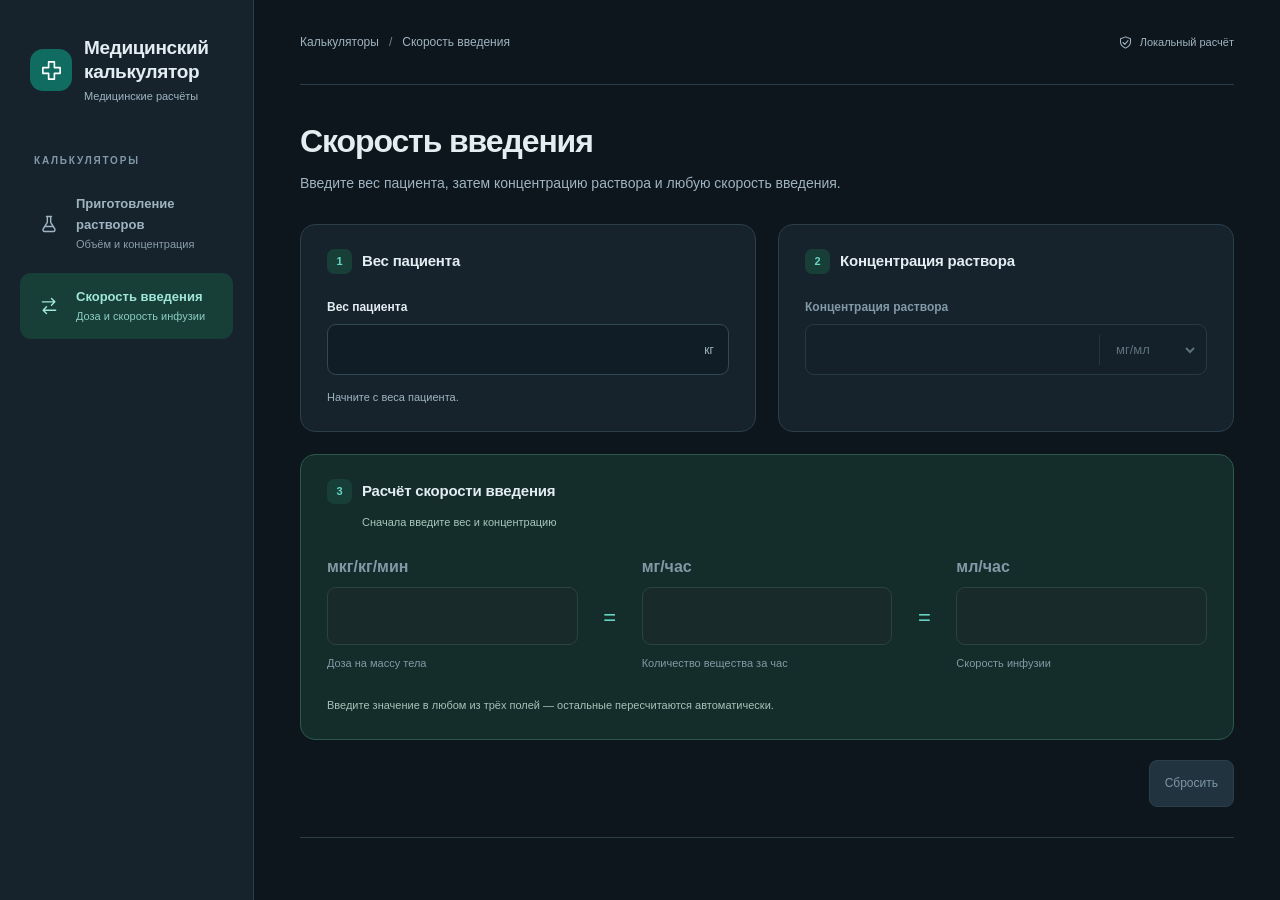
==== infusion-rate.html @ bf87d004 "Add matching bottom dividers to both calculator pages" ====
<!DOCTYPE html>
<html lang="ru">
<head>
  <meta charset="UTF-8">
  <meta name="viewport" content="width=device-width, initial-scale=1">
  <meta name="color-scheme" content="dark">
  <meta name="theme-color" content="#0d151d">
  <meta name="description" content="Расчёт скорости введения с концентрацией в мг/мл, мкг/мл, процентах, ЕД/мл или МЕ/мл. Автоматический пересчёт дозы и мл/час.">
  <title>Скорость введения</title>
  <link rel="icon" href="assets/favicon.svg" type="image/svg+xml">
  <link rel="stylesheet" href="assets/styles.css?v=14">
  <script src="assets/calculations.js?v=12" defer></script>
  <script src="assets/numeric-input.js?v=12" defer></script>
  <script src="assets/solution-transfer.js?v=13" defer></script>
  <script src="assets/infusion.js?v=13" defer></script>
</head>
<body>
  <a class="skip-link" href="#main">К калькулятору</a>
  <div class="app">
    <aside class="sidebar" aria-label="Навигация">
      <a class="brand" href="index.html" aria-label="Медицинский калькулятор — приготовление растворов"><span class="brand-mark"><svg aria-hidden="true" focusable="false" width="23" height="23" viewBox="0 0 24 24" fill="none" stroke="currentColor" stroke-width="1.7" stroke-linecap="round" stroke-linejoin="round"><path d="M9 3h6v6h6v6h-6v6H9v-6H3V9h6z"/></svg></span><span><span class="brand-name">Медицинский калькулятор</span><span class="brand-sub">Медицинские расчёты</span></span></a>
      <p class="nav-label">КАЛЬКУЛЯТОРЫ</p>
      <nav class="navigation" aria-label="Калькуляторы"><a class="nav-link" href="index.html"><span class="nav-icon"><svg aria-hidden="true" focusable="false" width="20" height="20" viewBox="0 0 24 24" fill="none" stroke="currentColor" stroke-width="1.7" stroke-linecap="round" stroke-linejoin="round"><path d="M9 3h6m-5 0v7l-5 8a2 2 0 0 0 1.7 3h10.6a2 2 0 0 0 1.7-3l-5-8V3M8 15h8"/></svg></span><span class="nav-text">Приготовление<br>растворов<small>Объём и концентрация</small></span></a><span class="nav-link" aria-current="page"><span class="nav-icon"><svg aria-hidden="true" focusable="false" width="20" height="20" viewBox="0 0 24 24" fill="none" stroke="currentColor" stroke-width="1.7" stroke-linecap="round" stroke-linejoin="round"><path d="M4 7h15m-4-4 4 4-4 4M20 17H5m4-4-4 4 4 4"/></svg></span><span class="nav-text">Скорость введения<small>Доза и скорость инфузии</small></span></span></nav>
    </aside>
    <div class="workspace">
      <header class="topbar"><div class="topbar-label">Калькуляторы<span>/</span>Скорость введения</div><div class="topbar-badge"><svg aria-hidden="true" focusable="false" width="15" height="15" viewBox="0 0 24 24" fill="none" stroke="currentColor" stroke-width="1.7" stroke-linecap="round" stroke-linejoin="round"><path d="m12 3 8 3v5c0 5-4 8-8 10-4-2-8-5-8-10V6l8-3Z"/><path d="m8 12 3 3 5-6"/></svg> Локальный расчёт</div></header>
      <main id="main">
        <h1>Скорость введения</h1>
        <p class="intro">Введите вес пациента, затем концентрацию раствора и любую скорость введения.</p>
        <noscript><p>Для работы калькулятора включите JavaScript в браузере.</p></noscript>
        <form id="infusion-form" class="unified-form" autocomplete="off" novalidate>
          <div class="patient-solution-grid">
            <section class="stage-card" aria-labelledby="weight-heading">
              <div class="stage-heading"><span class="stage-number">1</span><h2 id="weight-heading">Вес пациента</h2></div>
              <div class="field">
      <label for="weight">Вес пациента</label>
      <div class="input-group"><input id="weight" name="weight" type="text" inputmode="decimal" pattern="[0-9]*[.,]?[0-9]*" maxlength="40" aria-describedby="weight-error weight-unit" spellcheck="false" autocapitalize="off"><span class="input-unit" id="weight-unit">кг</span></div>
      <p class="field-error" id="weight-error" hidden></p>
    </div>
              <p class="stage-note">Начните с веса пациента.</p>
            </section>
            <section class="stage-card" aria-labelledby="concentration-heading">
              <div class="stage-heading"><span class="stage-number">2</span><h2 id="concentration-heading">Концентрация раствора</h2></div>
              <fieldset id="concentration-block" class="stage-fields" disabled>
                <legend class="sr-only">Концентрация раствора</legend>
                <div class="field">
                  <label for="concentration">Концентрация раствора</label>
                  <div class="input-group"><input id="concentration" name="concentration" type="text" inputmode="decimal" pattern="[0-9]*[.,]?[0-9]*" maxlength="40" aria-describedby="concentration-error" spellcheck="false" autocapitalize="off"><select id="concentration-unit" name="concentrationUnit" aria-label="Единица: концентрация раствора"><option value="mg">мг/мл</option><option value="mcg">мкг/мл</option><option value="percent">%</option><option value="unit">ЕД/мл</option><option value="iu">МЕ/мл</option></select></div>
                  <p class="field-error" id="concentration-error" hidden></p>
                </div>
              </fieldset>
            </section>
          </div>
          <section class="stage-card rate-card" aria-labelledby="rates-heading">
            <div class="stage-heading"><span class="stage-number">3</span><h2 id="rates-heading">Расчёт скорости введения</h2></div>
            <p class="stage-note rate-status" id="rate-status">Сначала введите вес и концентрацию</p>
            <fieldset id="rate-block" class="stage-fields" disabled aria-describedby="rate-status rate-note">
              <legend class="sr-only">Расчёт скорости введения</legend>
              <div class="rate-fields" id="rate-fields">
                <div class="field" id="rate-weight-field">
      <label for="rate-weight">мкг/кг/мин</label>
      <div class="input-group"><input id="rate-weight" name="rate-weight" type="text" inputmode="decimal" pattern="[0-9]*[.,]?[0-9]*" maxlength="40" aria-describedby="rate-weight-error rate-weight-hint" spellcheck="false" autocapitalize="off"></div>
      <p class="field-hint" id="rate-weight-hint">Доза на массу тела</p><p class="field-error" id="rate-weight-error" hidden></p>
    </div>
                <span class="field-equals" id="rate-weight-equals" aria-hidden="true">=</span>
                <div class="field">
      <label for="rate-hourly" id="rate-hourly-label">мг/час</label>
      <div class="input-group"><input id="rate-hourly" name="rate-hourly" type="text" inputmode="decimal" pattern="[0-9]*[.,]?[0-9]*" maxlength="40" aria-describedby="rate-hourly-error rate-hourly-hint" spellcheck="false" autocapitalize="off"></div>
      <p class="field-hint" id="rate-hourly-hint">Количество вещества за час</p><p class="field-error" id="rate-hourly-error" hidden></p>
    </div>
                <span class="field-equals" aria-hidden="true">=</span>
                <div class="field">
      <label for="rate-ml">мл/час</label>
      <div class="input-group"><input id="rate-ml" name="rate-ml" type="text" inputmode="decimal" pattern="[0-9]*[.,]?[0-9]*" maxlength="40" aria-describedby="rate-ml-error rate-ml-hint" spellcheck="false" autocapitalize="off"></div>
      <p class="field-hint" id="rate-ml-hint">Скорость инфузии</p><p class="field-error" id="rate-ml-error" hidden></p>
    </div>
              </div>
            </fieldset>
            <p class="rate-note" id="rate-note">Введите значение в любом из трёх полей — остальные пересчитаются автоматически.</p>
          </section>
          <div class="unified-actions">
            <button type="reset" class="button-secondary" id="reset-form" disabled>Сбросить</button>
          </div>
        </form>
        <p class="sr-only" id="result-status" role="status" aria-live="polite" aria-atomic="true"></p>
      </main>
    </div>
  </div>
</body>
</html>
---- assets/styles.css ----
:root {
  color-scheme: dark;
  --ink: #e3edf2;
  --muted: #9fb4c0;
  --teal: #65d6c2;
  --teal-dark: #a0e7d9;
  --primary: #106c61;
  --line: #2b3e49;
  --background: #0d151d;
  --surface: #16232d;
  --danger: #ff9598;
  font-family: -apple-system, BlinkMacSystemFont, "Segoe UI", Roboto, Arial, sans-serif;
  font-size: 16px;
  font-synthesis: none;
  -webkit-text-size-adjust: 100%;
}
* { box-sizing: border-box; }
body { margin: 0; color: var(--ink); background: var(--background); line-height: 1.5; }
button, input, select { font: inherit; }
button, a, input, select { -webkit-tap-highlight-color: transparent; }
button, a { touch-action: manipulation; }
button { cursor: pointer; }
a { color: var(--teal); text-decoration: none; }
button:focus-visible, a:focus-visible { outline: 3px solid #79d9e4; outline-offset: 4px; }
button:disabled { cursor: default; }
svg { flex-shrink: 0; }
[hidden] { display: none !important; }
.skip-link { position: fixed; top: -80px; left: 16px; z-index: 5; padding: 12px; background: var(--surface); border: 2px solid var(--teal); border-radius: 8px; }
.skip-link:focus { top: 12px; }
.app { display: grid; grid-template-columns: 254px minmax(0, 1fr); min-height: 100vh; min-height: 100dvh; }
.sidebar { position: sticky; top: 0; height: 100vh; height: 100dvh; display: flex; flex-direction: column; background: var(--surface); border-right: 1px solid var(--line); padding: 36px 20px 24px; }
.brand { display: inline-flex; gap: 12px; align-items: center; padding-left: 10px; color: var(--ink); }
.brand-mark { display: grid; place-items: center; flex-shrink: 0; width: 42px; height: 42px; border-radius: 13px; color: white; background: var(--primary); }
.brand > span:last-child { min-width: 0; }
.brand-name { display: block; font-weight: 750; font-size: 19px; letter-spacing: -.35px; line-height: 1.25; }
.brand-sub { display: block; color: var(--muted); font-size: 11px; margin-top: 4px; }
.nav-label { font-size: 10px; font-weight: 700; letter-spacing: 1.8px; color: #8299a7; margin: 49px 14px 14px; }
.navigation { display: grid; gap: 8px; }
.nav-link { min-height: 66px; padding: 12px; border-radius: 11px; display: flex; align-items: center; gap: 11px; color: var(--muted); transition: background .16s, color .16s; }
a.nav-link:hover { background: #1b2b35; color: var(--ink); }
.nav-link[aria-current] { background: #183e38; color: var(--teal-dark); }
.nav-icon { width: 33px; height: 36px; display: grid; place-items: center; }
.nav-text { font-size: 13px; line-height: 1.6; font-weight: 600; }
.nav-text small { display: block; font-size: 11px; font-weight: 400; opacity: .85; }
.workspace { min-width: 0; padding: 0 46px; }
.topbar { max-width: 1160px; margin: auto; min-height: 85px; display: flex; align-items: center; justify-content: space-between; border-bottom: 1px solid var(--line); gap: 16px; }
.topbar-label { font-size: 12px; color: var(--muted); }
.topbar-label span { margin: 0 10px; color: #6b8796; }
.topbar-badge { display: flex; align-items: center; gap: 7px; color: var(--muted); font-size: 11px; }
main { max-width: 1160px; margin: 0 auto 30px; padding: 37px 0 30px; border-bottom: 1px solid var(--line); }
h1 { font-size: clamp(26px, 2.5vw, 35px); line-height: 1.2; font-weight: 720; letter-spacing: -1.1px; margin: 0; }
.intro { color: var(--muted); font-size: 14px; max-width: 650px; margin: 12px 0 28px; line-height: 1.7; }
.calculator-grid { display: grid; grid-template-columns: minmax(0, 1.4fr) minmax(290px, 1fr); gap: 24px; align-items: start; }
h2 { font-size: 16px; font-weight: 650; margin: 0; letter-spacing: -.2px; }
.field { min-width: 0; }
.field label { display: block; font-size: 12px; font-weight: 600; margin-bottom: 8px; }
.input-group { display: flex; align-items: center; background: #111d26; border: 1px solid #324854; border-radius: 9px; min-height: 50px; transition: border-color .15s, box-shadow .15s; overflow: hidden; }
.input-group:focus-within { border-color: var(--teal); box-shadow: 0 0 0 3px #65d6c21a; background: var(--surface); }
.input-group:has([aria-invalid="true"]) { border-color: var(--danger); }
input { width: 100%; min-width: 0; padding: 11px 14px; border: 0; outline: none; background: transparent; color: var(--ink); font-size: 18px; font-variant-numeric: tabular-nums; }
select { color: var(--ink); max-width: 144px; flex-shrink: 0; border: 0; border-left: 1px solid var(--line); outline: none; background: transparent; min-height: 30px; padding: 0 26px 0 12px; margin-right: 8px; font-size: 13px; cursor: pointer; }
select option { background: var(--surface); color: var(--ink); }
select:focus-visible { outline: 2px solid var(--teal); outline-offset: -2px; }
.input-unit { flex-shrink: 0; padding: 0 14px; font-size: 12px; color: var(--muted); white-space: nowrap; }
.field-hint { color: var(--muted); font-size: 11px; margin: 6px 0 0; }
.field-error { font-size: 11px; color: var(--danger); margin: 6px 0 0; }
.button-secondary { min-height: 47px; padding: 11px 15px; border: 1px solid var(--line); background: var(--surface); border-radius: 8px; color: var(--muted); font-size: 12px; }
.button-secondary:hover { background: #21333f; }
.result-panel { border-radius: 16px; border: 1px solid #2c594e; background: #152d2a; overflow: hidden; }
.result-top { padding: 23px 24px 0; display: flex; align-items: center; justify-content: space-between; }
.result-top h2 { font-size: 13px; color: var(--teal-dark); }
.result-symbol { color: var(--teal); display: grid; place-items: center; height: 30px; width: 30px; border-radius: 50%; background: #21463d; }
.result-main { padding: 23px 24px; min-height: 159px; }
.result-value { display: block; font-size: clamp(32px, 3.3vw, 46px); letter-spacing: -1.6px; line-height: 1.2; color: var(--teal-dark); font-weight: 650; overflow-wrap: anywhere; font-variant-numeric: tabular-nums; }
.result-value.is-long { font-size: 29px; }
.result-unit { display: block; font-size: 14px; color: var(--teal); margin: 8px 0 0; }
.result-label { color: #99bdb1; font-size: 11px; margin: 12px 0 0; }
.result-empty { color: #a2c2b8; font-size: 13px; margin: 17px 0 0; line-height: 1.7; }
.result-error { color: var(--danger); font-size: 13px; margin: 0; line-height: 1.7; }
.solution-transfer { display: flex; align-items: center; justify-content: center; gap: 12px; min-height: 54px; padding: 14px 16px; margin-top: 16px; border: 1px solid #397d6f; border-radius: 12px; background: #164c42; color: var(--teal-dark); font-size: 13px; font-weight: 600; text-align: center; }
.solution-transfer span { min-width: 0; overflow-wrap: anywhere; }
.solution-transfer[href]:hover { background: #1c5b4f; border-color: var(--teal); }
.solution-transfer[aria-disabled="true"] { background: var(--surface); border-color: var(--line); color: var(--muted); cursor: not-allowed; opacity: .6; }
.sr-only { position: absolute; width: 1px; height: 1px; padding: 0; margin: -1px; overflow: hidden; clip: rect(0,0,0,0); white-space: nowrap; border: 0; }
@media (min-width: 1600px) { .workspace { padding: 0 65px; } main { padding-top: 50px; } }
@media (max-width: 1190px) { .app { grid-template-columns: 224px minmax(0,1fr); } .workspace { padding: 0 28px; } .sidebar { padding-left: 13px; padding-right: 13px; } .calculator-grid { gap: 18px; grid-template-columns: minmax(0,1.2fr) minmax(270px,1fr); }   }
@media (max-width: 980px) {
  .app { grid-template-columns: 1fr; }
  .sidebar { position: static; height: auto; padding: 20px 28px 15px; border-right: 0; border-bottom: 1px solid var(--line); }
  .brand { padding-left: 0; }
  .brand-mark { width: 35px; height: 35px; border-radius: 10px; }
  .brand-sub { font-size: 10px; }
  .nav-label { display: none; }
  .navigation { grid-template-columns: repeat(2,minmax(0,1fr)); gap: 8px; margin-top: 19px; }
  .nav-link { min-height: 58px; padding: 9px 11px; border: 1px solid var(--line); }
  .nav-link[aria-current] { border-color: #37665b; }
  .nav-icon { width: 24px; }
  .nav-text { font-size: 12px; }
  .nav-text small { font-size: 10px; }
  .topbar { min-height: 58px; }
  main { padding-top: 29px; }
  .calculator-grid { grid-template-columns: minmax(0,1.3fr) minmax(265px,1fr); gap: 20px; }
  h1 { font-size: 30px; }
}
@media (max-width: 660px) {
  .sidebar { padding: 17px 18px 13px; }
  .navigation { grid-template-columns: repeat(2,minmax(0,1fr)); gap: 6px; margin-top: 17px; }
  .nav-link { gap: 8px; padding: 9px 8px; min-height: 62px; }
  .nav-icon { height: 20px; }
  .nav-icon svg { width: 18px; height: 18px; }
  .nav-text { font-size: 11px; line-height: 1.6; }
  .nav-text small { display: none; }
  .workspace { padding: 0 18px; }
  .topbar { min-height: 48px; }
  .topbar-label { font-size: 10px; }
  .topbar-badge { font-size: 9px; gap: 5px; }
  .topbar-badge svg { width: 12px; }
  main { padding-top: 24px; }
  h1 { font-size: 27px; letter-spacing: -.8px; }
  .intro { font-size: 13px; margin: 12px 0 22px; }
  .calculator-grid { grid-template-columns: minmax(0,1fr); gap: 18px; }
  .result-value { font-size: 42px; }
  .result-main { min-height: 137px; padding-top: 18px; padding-bottom: 20px; }
}
.unified-form { margin-top: 8px; }
.patient-solution-grid { display: grid; grid-template-columns: repeat(2,minmax(0,1fr)); gap: 22px; align-items: stretch; }
.stage-card { min-width: 0; padding: 24px 26px; background: var(--surface); border: 1px solid var(--line); border-radius: 15px; }
.stage-heading { display: flex; align-items: center; gap: 10px; margin-bottom: 24px; }
.stage-heading h2 { font-size: 15px; }
.stage-number { display: grid; place-items: center; flex-shrink: 0; width: 25px; height: 25px; border-radius: 7px; background: #183e38; color: var(--teal); font-size: 11px; font-weight: 700; }
.stage-fields { border: 0; padding: 0; margin: 0; min-width: 0; }
.field-equals { display: block; color: var(--teal); text-align: center; font-size: 22px; line-height: 1; padding-top: 42px; user-select: none; }
.stage-note { font-size: 11px; color: var(--muted); margin: 14px 0 0; line-height: 1.6; }
input:disabled, select:disabled { cursor: not-allowed; color: #7d94a1; }
.stage-fields:disabled .input-group { background: #14202a; border-color: #273944; }
.stage-fields:disabled label, .stage-fields:disabled .input-unit, .stage-fields:disabled .field-hint { color: #8299a7; }
.rate-card { margin-top: 22px; background: #152d2a; border-color: #2c594e; }
.rate-card .stage-heading { margin-bottom: 0; }
.rate-status { margin: 10px 0 24px 35px; color: #a7c7bb; }
.rate-fields { display: grid; grid-template-columns: minmax(0,1fr) 20px minmax(0,1fr) 20px minmax(0,1fr); gap: 22px; align-items: start; }
.rate-fields-activity { grid-template-columns: minmax(0,1fr) 20px minmax(0,1fr); }
.rate-fields .field-equals { padding-top: 52px; }
.rate-fields label { color: var(--teal-dark); font-size: 16px; }
.rate-fields .input-group { min-height: 58px; background: var(--surface); border-color: #365b51; }
.rate-fields input { font-size: 20px; padding: 13px 14px; }
.rate-fields .field-hint { margin-top: 10px; }
.rate-card .stage-fields:disabled .input-group { background: #182b2a; border-color: #29443e; }
.rate-note { font-size: 11px; color: #a4c3b8; margin: 24px 0 0; line-height: 1.7; }
.unified-actions { display: flex; justify-content: flex-end; margin-top: 20px; }
.unified-actions .button-secondary:disabled { color: #7f96a3; background: #21333f; }
.solutions-stack { display: grid; gap: 18px; min-width: 0; }
.solution-fields { display: grid; grid-template-columns: repeat(2,minmax(0,1fr)); gap: 16px; align-items: start; }
.solution-fields-linked { grid-template-columns: minmax(0,1fr) 20px minmax(0,1fr); gap: 12px; }
.solution-actions { display: flex; }
@media (max-width: 1190px) { .patient-solution-grid { gap: 18px; } .stage-card { padding: 22px; } .rate-fields { gap: 16px; } }
@media (max-width: 1190px) { .solution-fields { grid-template-columns: 1fr; } .solution-fields-linked .field-equals { padding-top: 0; } }
@media (max-width: 660px) {
  .solution-fields { gap: 18px; }
  .solution-fields-linked { gap: 12px; }
  .patient-solution-grid { grid-template-columns: 1fr; gap: 16px; }
  .stage-card { padding: 20px; }
  .stage-heading { margin-bottom: 20px; }
  .stage-heading h2 { font-size: 14px; }
  .field-equals, .rate-fields .field-equals { padding-top: 0; }
  .rate-card { margin-top: 16px; }
  .rate-fields { grid-template-columns: 1fr; gap: 12px; }
  .rate-fields .input-group { min-height: 54px; }
  .rate-status { margin-left: 0; }
  .unified-actions { justify-content: flex-start; }
}
@media (prefers-reduced-motion: reduce) { *, *::before, *::after { transition: none !important; } }
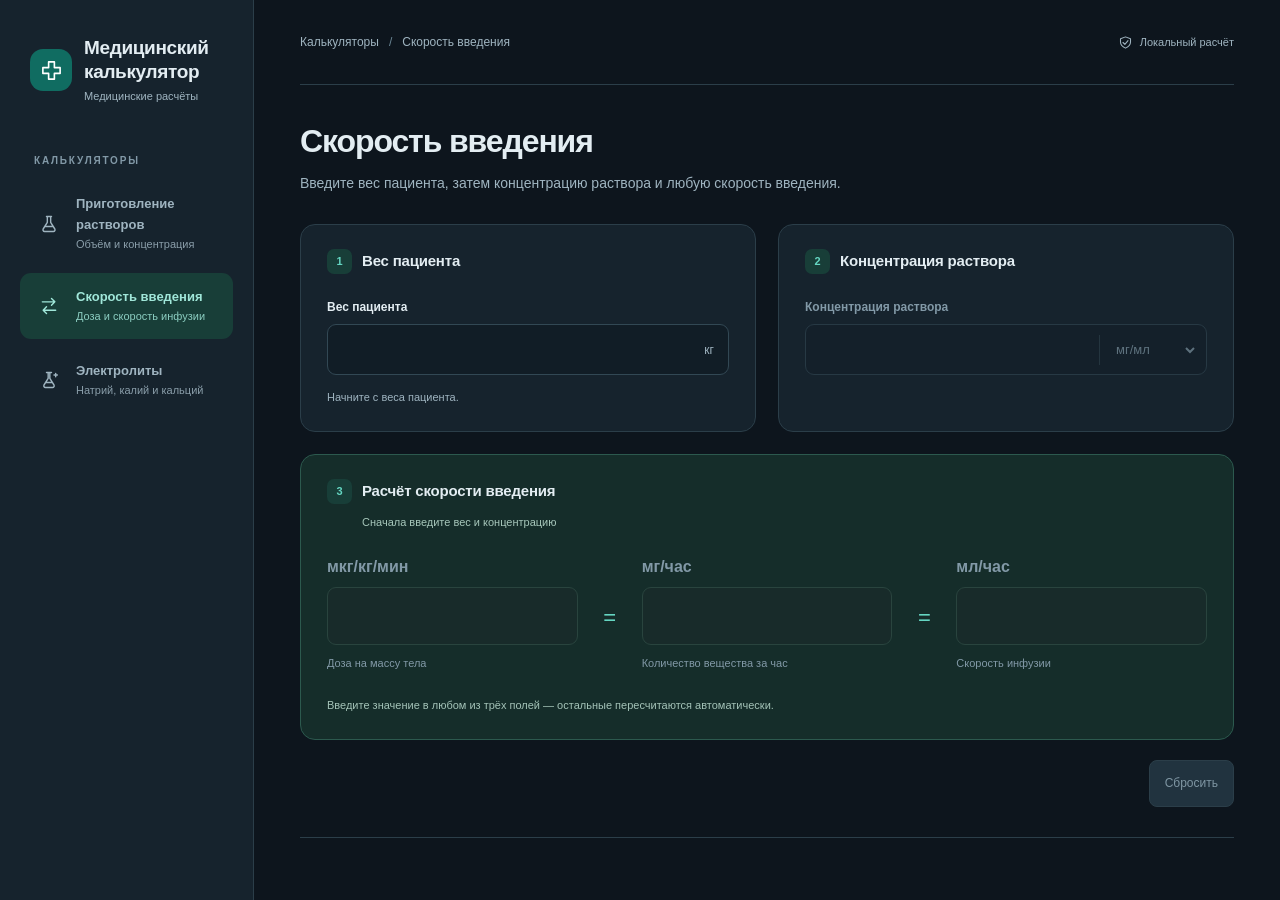
==== commit 882bc5ad: "Add electrolyte page with sodium balance model and potassium/calcium dose converters" ====
--- a/infusion-rate.html
+++ b/infusion-rate.html
@@ -8,7 +8,7 @@
   <meta name="description" content="Расчёт скорости введения с концентрацией в мг/мл, мкг/мл, процентах, ЕД/мл или МЕ/мл. Автоматический пересчёт дозы и мл/час.">
   <title>Скорость введения</title>
   <link rel="icon" href="assets/favicon.svg" type="image/svg+xml">
-  <link rel="stylesheet" href="assets/styles.css?v=14">
+  <link rel="stylesheet" href="assets/styles.css?v=15">
   <script src="assets/calculations.js?v=12" defer></script>
   <script src="assets/numeric-input.js?v=12" defer></script>
   <script src="assets/solution-transfer.js?v=13" defer></script>
@@ -20,7 +20,7 @@
     <aside class="sidebar" aria-label="Навигация">
       <a class="brand" href="index.html" aria-label="Медицинский калькулятор — приготовление растворов"><span class="brand-mark"><svg aria-hidden="true" focusable="false" width="23" height="23" viewBox="0 0 24 24" fill="none" stroke="currentColor" stroke-width="1.7" stroke-linecap="round" stroke-linejoin="round"><path d="M9 3h6v6h6v6h-6v6H9v-6H3V9h6z"/></svg></span><span><span class="brand-name">Медицинский калькулятор</span><span class="brand-sub">Медицинские расчёты</span></span></a>
       <p class="nav-label">КАЛЬКУЛЯТОРЫ</p>
-      <nav class="navigation" aria-label="Калькуляторы"><a class="nav-link" href="index.html"><span class="nav-icon"><svg aria-hidden="true" focusable="false" width="20" height="20" viewBox="0 0 24 24" fill="none" stroke="currentColor" stroke-width="1.7" stroke-linecap="round" stroke-linejoin="round"><path d="M9 3h6m-5 0v7l-5 8a2 2 0 0 0 1.7 3h10.6a2 2 0 0 0 1.7-3l-5-8V3M8 15h8"/></svg></span><span class="nav-text">Приготовление<br>растворов<small>Объём и концентрация</small></span></a><span class="nav-link" aria-current="page"><span class="nav-icon"><svg aria-hidden="true" focusable="false" width="20" height="20" viewBox="0 0 24 24" fill="none" stroke="currentColor" stroke-width="1.7" stroke-linecap="round" stroke-linejoin="round"><path d="M4 7h15m-4-4 4 4-4 4M20 17H5m4-4-4 4 4 4"/></svg></span><span class="nav-text">Скорость введения<small>Доза и скорость инфузии</small></span></span></nav>
+      <nav class="navigation" aria-label="Калькуляторы"><a class="nav-link" href="index.html"><span class="nav-icon"><svg aria-hidden="true" focusable="false" width="20" height="20" viewBox="0 0 24 24" fill="none" stroke="currentColor" stroke-width="1.7" stroke-linecap="round" stroke-linejoin="round"><path d="M9 3h6m-5 0v7l-5 8a2 2 0 0 0 1.7 3h10.6a2 2 0 0 0 1.7-3l-5-8V3M8 15h8"/></svg></span><span class="nav-text">Приготовление<br>растворов<small>Объём и концентрация</small></span></a><span class="nav-link" aria-current="page"><span class="nav-icon"><svg aria-hidden="true" focusable="false" width="20" height="20" viewBox="0 0 24 24" fill="none" stroke="currentColor" stroke-width="1.7" stroke-linecap="round" stroke-linejoin="round"><path d="M4 7h15m-4-4 4 4-4 4M20 17H5m4-4-4 4 4 4"/></svg></span><span class="nav-text">Скорость введения<small>Доза и скорость инфузии</small></span></span><a class="nav-link nav-link-electrolytes" href="electrolytes.html"><span class="nav-icon"><svg aria-hidden="true" focusable="false" width="20" height="20" viewBox="0 0 24 24" fill="none" stroke="currentColor" stroke-width="1.7" stroke-linecap="round" stroke-linejoin="round"><path d="M9 3h6m-4 0v7l-5 8a2 2 0 0 0 1.7 3h8.6a2 2 0 0 0 1.7-3l-5-8V3M9 15h6M18 6h4m-2-2v4"/></svg></span><span class="nav-text">Электролиты<small>Натрий, калий и кальций</small></span></a></nav>
     </aside>
     <div class="workspace">
       <header class="topbar"><div class="topbar-label">Калькуляторы<span>/</span>Скорость введения</div><div class="topbar-badge"><svg aria-hidden="true" focusable="false" width="15" height="15" viewBox="0 0 24 24" fill="none" stroke="currentColor" stroke-width="1.7" stroke-linecap="round" stroke-linejoin="round"><path d="m12 3 8 3v5c0 5-4 8-8 10-4-2-8-5-8-10V6l8-3Z"/><path d="m8 12 3 3 5-6"/></svg> Локальный расчёт</div></header>
--- a/assets/styles.css
+++ b/assets/styles.css
@@ -92,6 +92,7 @@
   .brand-sub { font-size: 10px; }
   .nav-label { display: none; }
   .navigation { grid-template-columns: repeat(2,minmax(0,1fr)); gap: 8px; margin-top: 19px; }
+  .nav-link-electrolytes { grid-column: 1 / -1; }
   .nav-link { min-height: 58px; padding: 9px 11px; border: 1px solid var(--line); }
   .nav-link[aria-current] { border-color: #37665b; }
   .nav-icon { width: 24px; }
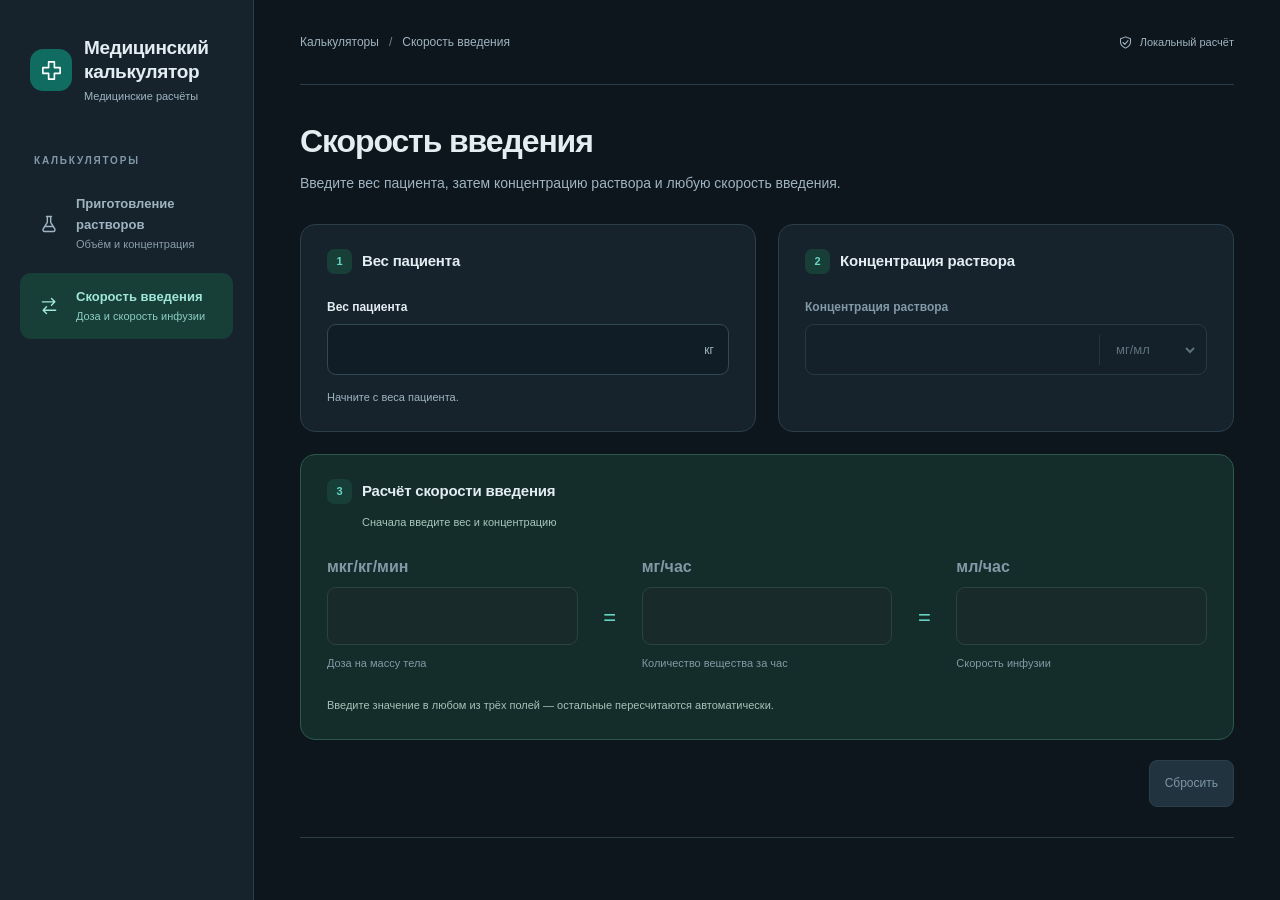
==== commit 485a9335: "Revert electrolyte calculators for later development This reverts commit 882bc5ad1825d4fbfbde18ea9ba" ====
--- a/infusion-rate.html
+++ b/infusion-rate.html
@@ -8,7 +8,7 @@
   <meta name="description" content="Расчёт скорости введения с концентрацией в мг/мл, мкг/мл, процентах, ЕД/мл или МЕ/мл. Автоматический пересчёт дозы и мл/час.">
   <title>Скорость введения</title>
   <link rel="icon" href="assets/favicon.svg" type="image/svg+xml">
-  <link rel="stylesheet" href="assets/styles.css?v=15">
+  <link rel="stylesheet" href="assets/styles.css?v=14">
   <script src="assets/calculations.js?v=12" defer></script>
   <script src="assets/numeric-input.js?v=12" defer></script>
   <script src="assets/solution-transfer.js?v=13" defer></script>
@@ -20,7 +20,7 @@
     <aside class="sidebar" aria-label="Навигация">
       <a class="brand" href="index.html" aria-label="Медицинский калькулятор — приготовление растворов"><span class="brand-mark"><svg aria-hidden="true" focusable="false" width="23" height="23" viewBox="0 0 24 24" fill="none" stroke="currentColor" stroke-width="1.7" stroke-linecap="round" stroke-linejoin="round"><path d="M9 3h6v6h6v6h-6v6H9v-6H3V9h6z"/></svg></span><span><span class="brand-name">Медицинский калькулятор</span><span class="brand-sub">Медицинские расчёты</span></span></a>
       <p class="nav-label">КАЛЬКУЛЯТОРЫ</p>
-      <nav class="navigation" aria-label="Калькуляторы"><a class="nav-link" href="index.html"><span class="nav-icon"><svg aria-hidden="true" focusable="false" width="20" height="20" viewBox="0 0 24 24" fill="none" stroke="currentColor" stroke-width="1.7" stroke-linecap="round" stroke-linejoin="round"><path d="M9 3h6m-5 0v7l-5 8a2 2 0 0 0 1.7 3h10.6a2 2 0 0 0 1.7-3l-5-8V3M8 15h8"/></svg></span><span class="nav-text">Приготовление<br>растворов<small>Объём и концентрация</small></span></a><span class="nav-link" aria-current="page"><span class="nav-icon"><svg aria-hidden="true" focusable="false" width="20" height="20" viewBox="0 0 24 24" fill="none" stroke="currentColor" stroke-width="1.7" stroke-linecap="round" stroke-linejoin="round"><path d="M4 7h15m-4-4 4 4-4 4M20 17H5m4-4-4 4 4 4"/></svg></span><span class="nav-text">Скорость введения<small>Доза и скорость инфузии</small></span></span><a class="nav-link nav-link-electrolytes" href="electrolytes.html"><span class="nav-icon"><svg aria-hidden="true" focusable="false" width="20" height="20" viewBox="0 0 24 24" fill="none" stroke="currentColor" stroke-width="1.7" stroke-linecap="round" stroke-linejoin="round"><path d="M9 3h6m-4 0v7l-5 8a2 2 0 0 0 1.7 3h8.6a2 2 0 0 0 1.7-3l-5-8V3M9 15h6M18 6h4m-2-2v4"/></svg></span><span class="nav-text">Электролиты<small>Натрий, калий и кальций</small></span></a></nav>
+      <nav class="navigation" aria-label="Калькуляторы"><a class="nav-link" href="index.html"><span class="nav-icon"><svg aria-hidden="true" focusable="false" width="20" height="20" viewBox="0 0 24 24" fill="none" stroke="currentColor" stroke-width="1.7" stroke-linecap="round" stroke-linejoin="round"><path d="M9 3h6m-5 0v7l-5 8a2 2 0 0 0 1.7 3h10.6a2 2 0 0 0 1.7-3l-5-8V3M8 15h8"/></svg></span><span class="nav-text">Приготовление<br>растворов<small>Объём и концентрация</small></span></a><span class="nav-link" aria-current="page"><span class="nav-icon"><svg aria-hidden="true" focusable="false" width="20" height="20" viewBox="0 0 24 24" fill="none" stroke="currentColor" stroke-width="1.7" stroke-linecap="round" stroke-linejoin="round"><path d="M4 7h15m-4-4 4 4-4 4M20 17H5m4-4-4 4 4 4"/></svg></span><span class="nav-text">Скорость введения<small>Доза и скорость инфузии</small></span></span></nav>
     </aside>
     <div class="workspace">
       <header class="topbar"><div class="topbar-label">Калькуляторы<span>/</span>Скорость введения</div><div class="topbar-badge"><svg aria-hidden="true" focusable="false" width="15" height="15" viewBox="0 0 24 24" fill="none" stroke="currentColor" stroke-width="1.7" stroke-linecap="round" stroke-linejoin="round"><path d="m12 3 8 3v5c0 5-4 8-8 10-4-2-8-5-8-10V6l8-3Z"/><path d="m8 12 3 3 5-6"/></svg> Локальный расчёт</div></header>
--- a/assets/styles.css
+++ b/assets/styles.css
@@ -92,7 +92,6 @@
   .brand-sub { font-size: 10px; }
   .nav-label { display: none; }
   .navigation { grid-template-columns: repeat(2,minmax(0,1fr)); gap: 8px; margin-top: 19px; }
-  .nav-link-electrolytes { grid-column: 1 / -1; }
   .nav-link { min-height: 58px; padding: 9px 11px; border: 1px solid var(--line); }
   .nav-link[aria-current] { border-color: #37665b; }
   .nav-icon { width: 24px; }
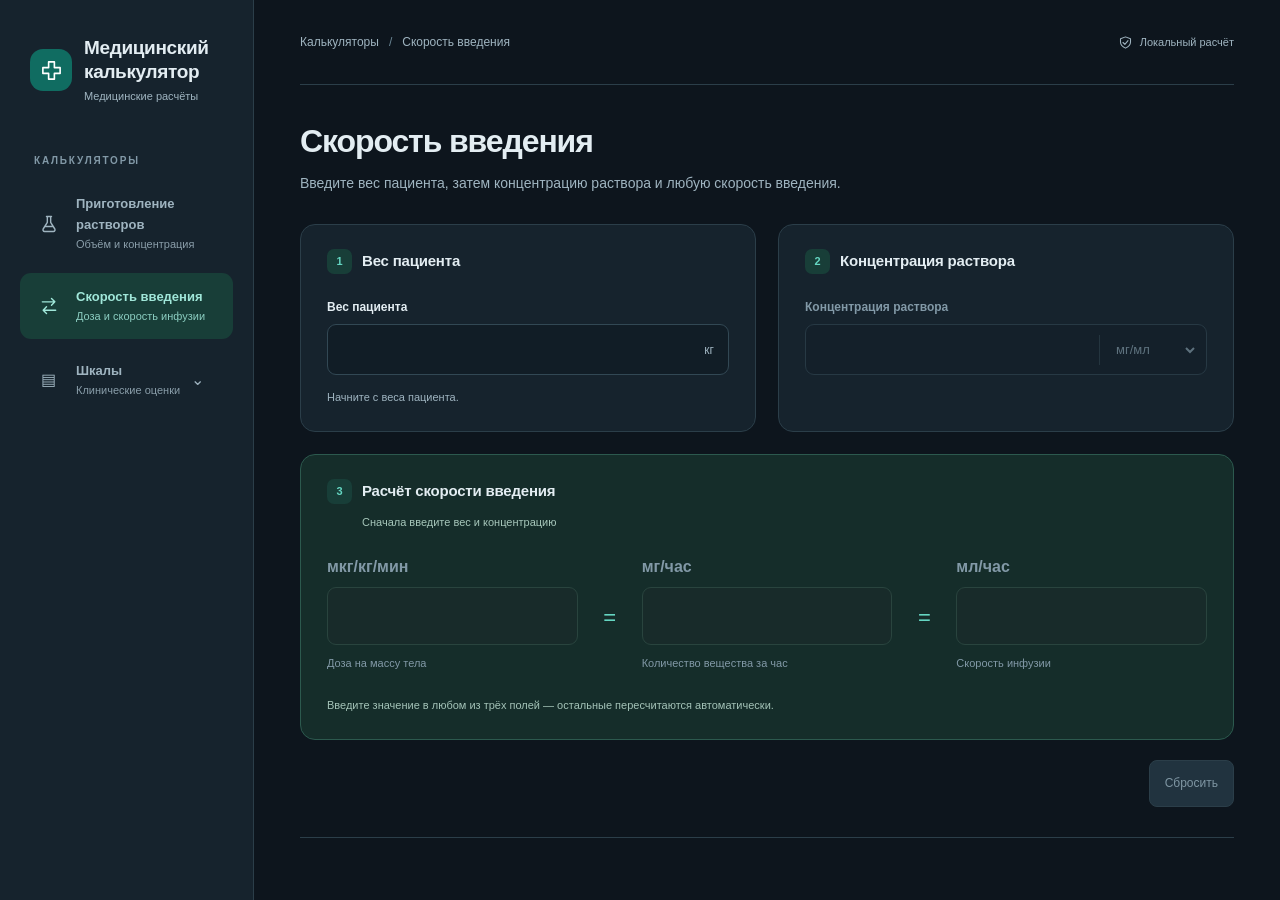
==== commit f8117b66: "Integrate clinical scales: infusion-rate.html" ====
--- a/infusion-rate.html
+++ b/infusion-rate.html
@@ -8,11 +8,12 @@
   <meta name="description" content="Расчёт скорости введения с концентрацией в мг/мл, мкг/мл, процентах, ЕД/мл или МЕ/мл. Автоматический пересчёт дозы и мл/час.">
   <title>Скорость введения</title>
   <link rel="icon" href="assets/favicon.svg" type="image/svg+xml">
-  <link rel="stylesheet" href="assets/styles.css?v=14">
-  <script src="assets/calculations.js?v=12" defer></script>
+  <link rel="stylesheet" href="assets/styles.css?v=16">
+  <script src="assets/calculations.js?v=16" defer></script>
   <script src="assets/numeric-input.js?v=12" defer></script>
   <script src="assets/solution-transfer.js?v=13" defer></script>
-  <script src="assets/infusion.js?v=13" defer></script>
+  <script src="assets/form-drafts.js?v=19" defer></script>
+  <script src="assets/infusion.js?v=18" defer></script>
 </head>
 <body>
   <a class="skip-link" href="#main">К калькулятору</a>
@@ -20,7 +21,7 @@
     <aside class="sidebar" aria-label="Навигация">
       <a class="brand" href="index.html" aria-label="Медицинский калькулятор — приготовление растворов"><span class="brand-mark"><svg aria-hidden="true" focusable="false" width="23" height="23" viewBox="0 0 24 24" fill="none" stroke="currentColor" stroke-width="1.7" stroke-linecap="round" stroke-linejoin="round"><path d="M9 3h6v6h6v6h-6v6H9v-6H3V9h6z"/></svg></span><span><span class="brand-name">Медицинский калькулятор</span><span class="brand-sub">Медицинские расчёты</span></span></a>
       <p class="nav-label">КАЛЬКУЛЯТОРЫ</p>
-      <nav class="navigation" aria-label="Калькуляторы"><a class="nav-link" href="index.html"><span class="nav-icon"><svg aria-hidden="true" focusable="false" width="20" height="20" viewBox="0 0 24 24" fill="none" stroke="currentColor" stroke-width="1.7" stroke-linecap="round" stroke-linejoin="round"><path d="M9 3h6m-5 0v7l-5 8a2 2 0 0 0 1.7 3h10.6a2 2 0 0 0 1.7-3l-5-8V3M8 15h8"/></svg></span><span class="nav-text">Приготовление<br>растворов<small>Объём и концентрация</small></span></a><span class="nav-link" aria-current="page"><span class="nav-icon"><svg aria-hidden="true" focusable="false" width="20" height="20" viewBox="0 0 24 24" fill="none" stroke="currentColor" stroke-width="1.7" stroke-linecap="round" stroke-linejoin="round"><path d="M4 7h15m-4-4 4 4-4 4M20 17H5m4-4-4 4 4 4"/></svg></span><span class="nav-text">Скорость введения<small>Доза и скорость инфузии</small></span></span></nav>
+      <nav class="navigation" aria-label="Калькуляторы"><a class="nav-link" href="index.html"><span class="nav-icon"><svg aria-hidden="true" focusable="false" width="20" height="20" viewBox="0 0 24 24" fill="none" stroke="currentColor" stroke-width="1.7" stroke-linecap="round" stroke-linejoin="round"><path d="M9 3h6m-5 0v7l-5 8a2 2 0 0 0 1.7 3h10.6a2 2 0 0 0 1.7-3l-5-8V3M8 15h8"/></svg></span><span class="nav-text">Приготовление<br>растворов<small>Объём и концентрация</small></span></a><span class="nav-link" aria-current="page"><span class="nav-icon"><svg aria-hidden="true" focusable="false" width="20" height="20" viewBox="0 0 24 24" fill="none" stroke="currentColor" stroke-width="1.7" stroke-linecap="round" stroke-linejoin="round"><path d="M4 7h15m-4-4 4 4-4 4M20 17H5m4-4-4 4 4 4"/></svg></span><span class="nav-text">Скорость введения<small>Доза и скорость инфузии</small></span></span><details class="scales-menu"><summary class="nav-link scales-trigger"><span class="nav-icon" aria-hidden="true">▤</span><span class="nav-text">Шкалы<small>Клинические оценки</small></span><span class="scales-chevron" aria-hidden="true">⌄</span></summary><div class="scales-outer"><div class="scales-links"><a class="scale-link" href="gcs.html">Кома Глазго</a><a class="scale-link" href="news2.html">NEWS2</a><a class="scale-link" href="sofa.html">SOFA</a><a class="scale-link" href="egri.html">Эль-Ганзури</a><a class="scale-link" href="rass.html">RASS</a></div></div></details></nav>
     </aside>
     <div class="workspace">
       <header class="topbar"><div class="topbar-label">Калькуляторы<span>/</span>Скорость введения</div><div class="topbar-badge"><svg aria-hidden="true" focusable="false" width="15" height="15" viewBox="0 0 24 24" fill="none" stroke="currentColor" stroke-width="1.7" stroke-linecap="round" stroke-linejoin="round"><path d="m12 3 8 3v5c0 5-4 8-8 10-4-2-8-5-8-10V6l8-3Z"/><path d="m8 12 3 3 5-6"/></svg> Локальный расчёт</div></header>
@@ -58,7 +59,7 @@
               <legend class="sr-only">Расчёт скорости введения</legend>
               <div class="rate-fields" id="rate-fields">
                 <div class="field" id="rate-weight-field">
-      <label for="rate-weight">мкг/кг/мин</label>
+      <label for="rate-weight" id="rate-weight-label">мкг/кг/мин</label>
       <div class="input-group"><input id="rate-weight" name="rate-weight" type="text" inputmode="decimal" pattern="[0-9]*[.,]?[0-9]*" maxlength="40" aria-describedby="rate-weight-error rate-weight-hint" spellcheck="false" autocapitalize="off"></div>
       <p class="field-hint" id="rate-weight-hint">Доза на массу тела</p><p class="field-error" id="rate-weight-error" hidden></p>
     </div>
--- a/assets/styles.css
+++ b/assets/styles.css
@@ -138,7 +138,6 @@
 .rate-card .stage-heading { margin-bottom: 0; }
 .rate-status { margin: 10px 0 24px 35px; color: #a7c7bb; }
 .rate-fields { display: grid; grid-template-columns: minmax(0,1fr) 20px minmax(0,1fr) 20px minmax(0,1fr); gap: 22px; align-items: start; }
-.rate-fields-activity { grid-template-columns: minmax(0,1fr) 20px minmax(0,1fr); }
 .rate-fields .field-equals { padding-top: 52px; }
 .rate-fields label { color: var(--teal-dark); font-size: 16px; }
 .rate-fields .input-group { min-height: 58px; background: var(--surface); border-color: #365b51; }
